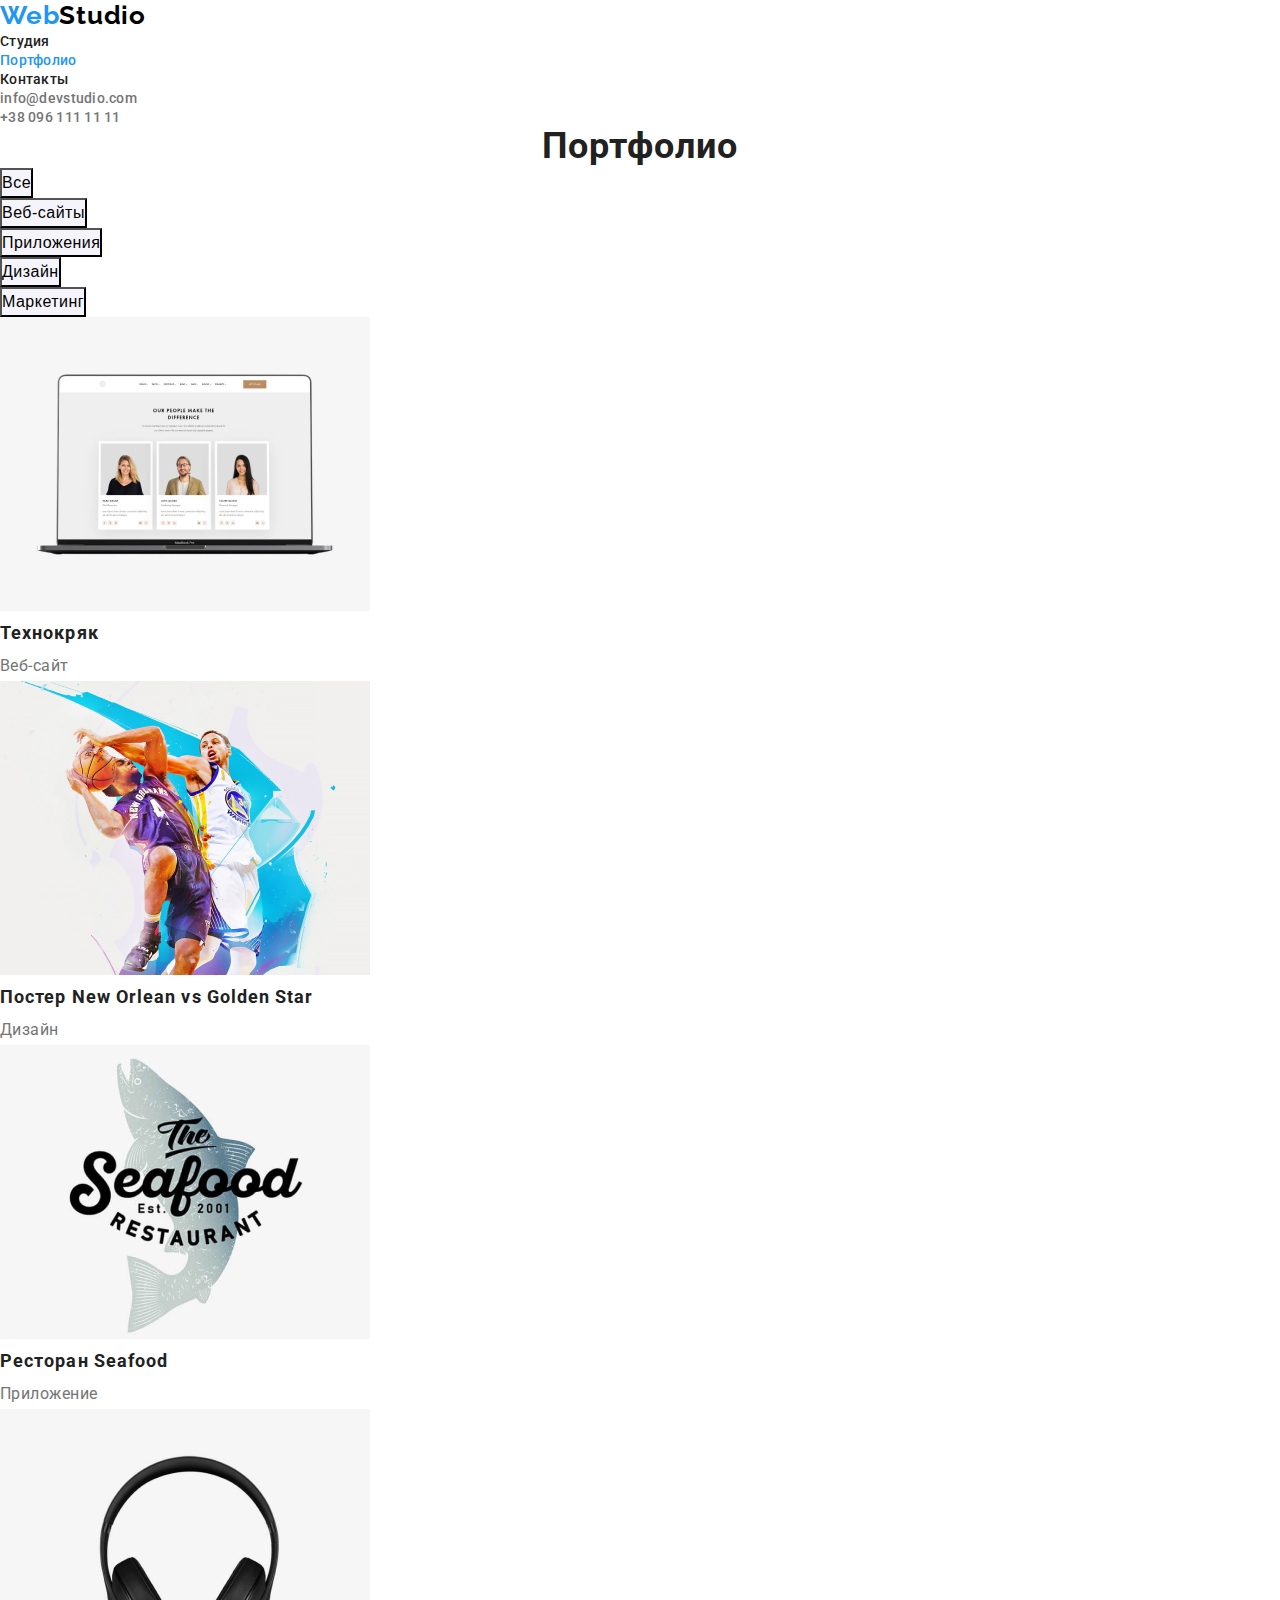
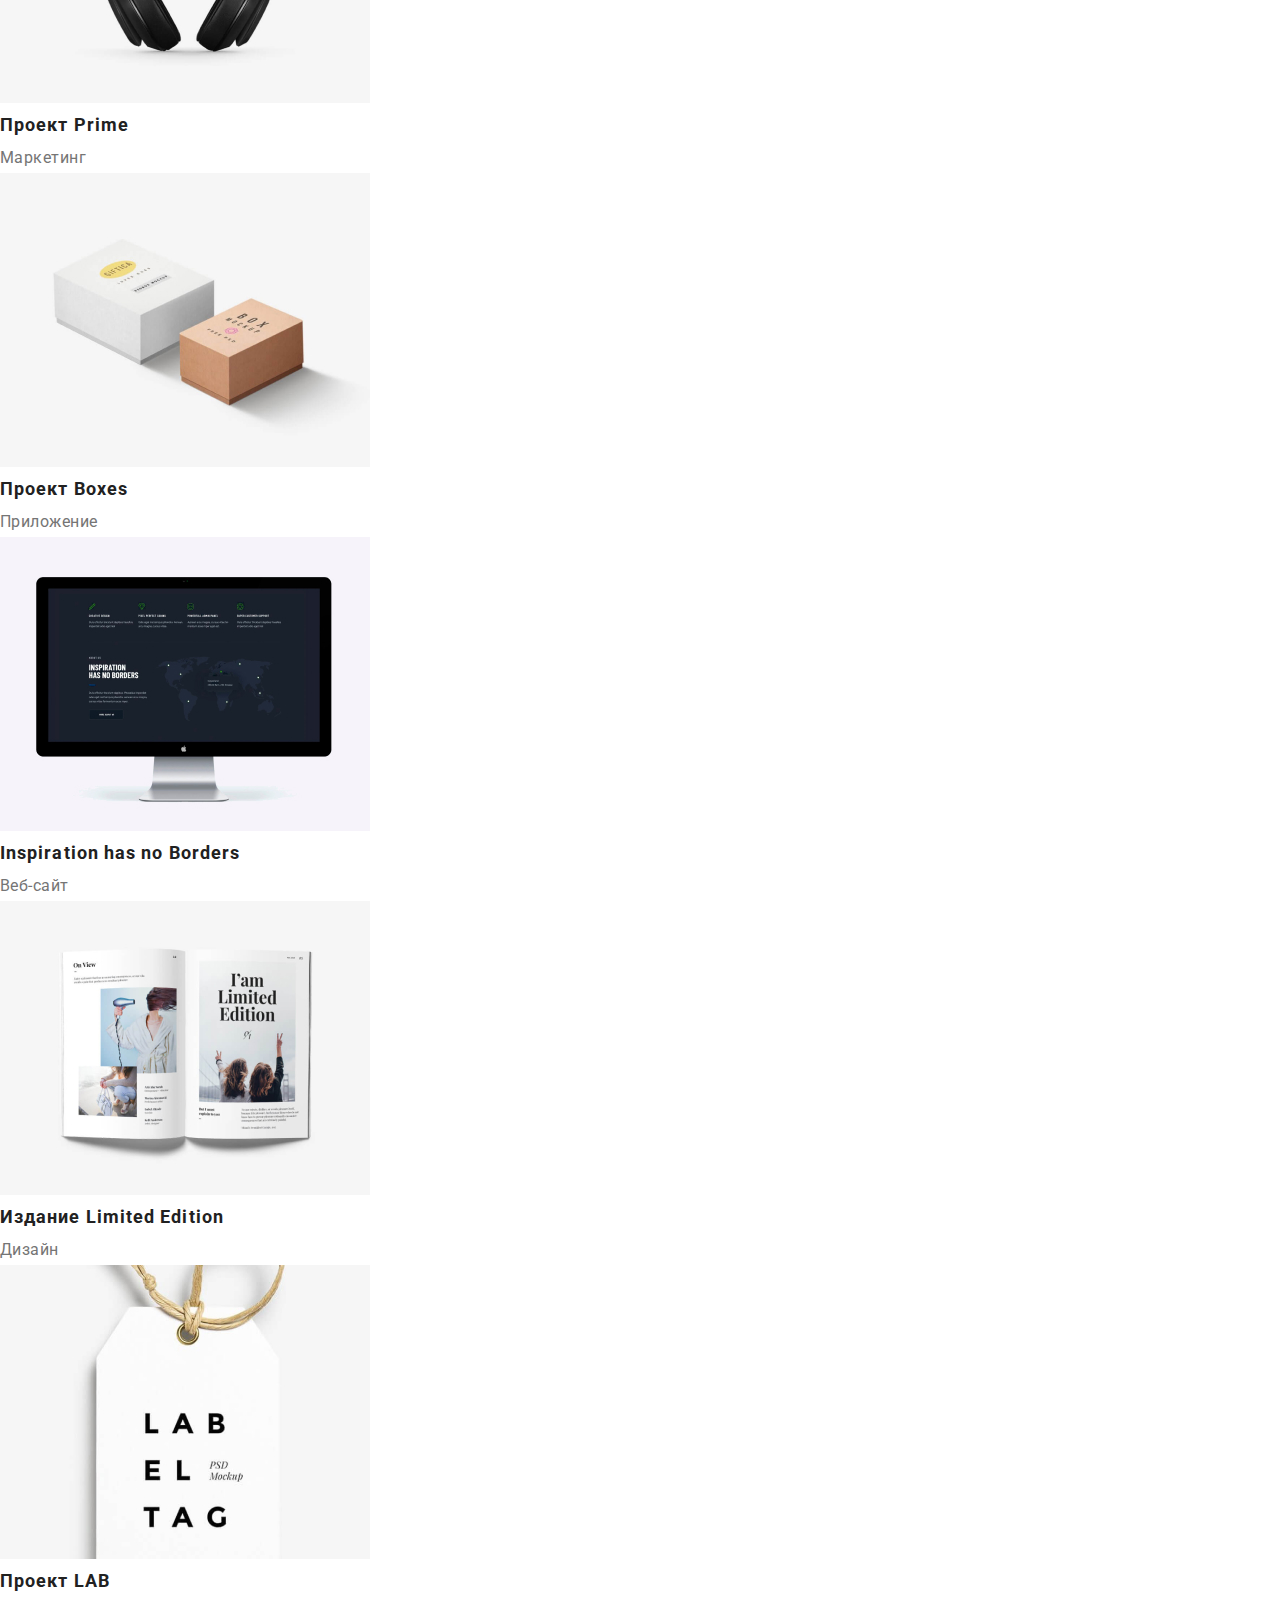
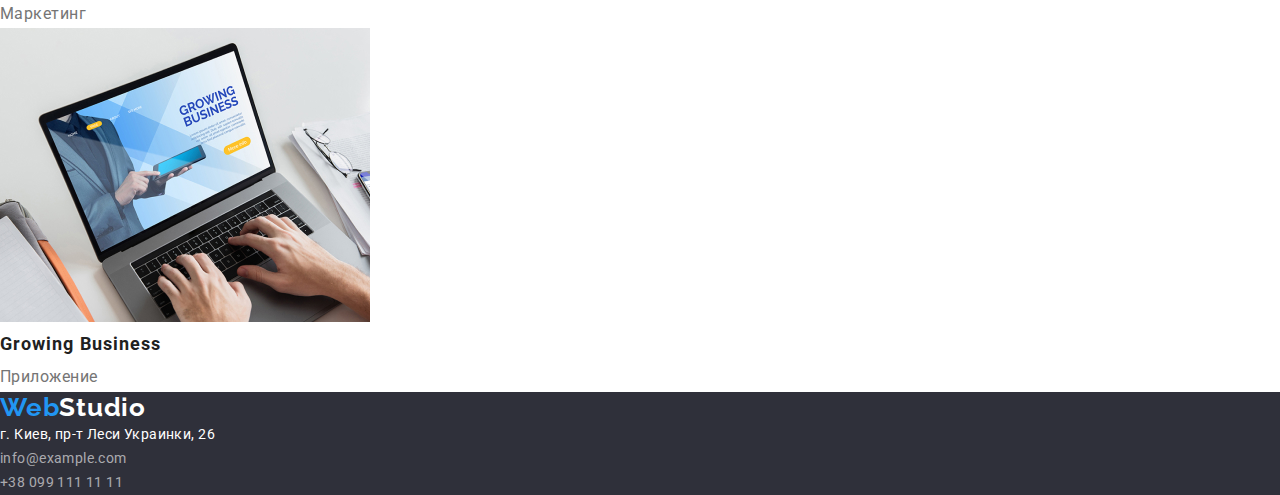
==== portfolio.html @ 30c5aafc "копирование с 2 задания" ====
<!DOCTYPE html>
<html lang="ru">

<head>

    <meta charset="UTF-8">
    <meta http-equiv="X-UA-Compatible" content="IE=edge">
    <meta name="viewport" content="width=device-width, initial-scale=1.0">
    <title>Portfolio</title>
    <link rel="preconnect" href="https://fonts.gstatic.com" />
    <link
        href="https://fonts.googleapis.com/css2?family=Raleway:wght@700&family=Roboto:wght@400;500;700;900&display=swap"
        rel="stylesheet" />
    <link rel="stylesheet" href="https://cdnjs.cloudflare.com/ajax/libs/modern-normalize/1.0.0/modern-normalize.css"
        integrity="sha512-Zx6MlUMKSVJoQ+83OwhdILe8cSEsCzfqThJd7J/VA2UrK6Ctj85p+xzqfyuNXE5B1k25uUdmJ2OzItbBy9GHAQ=="
        crossorigin="anonymous" />
    <link rel="stylesheet" href="./CSS/styles.css" />

</head>

<body class="body-book">

    <!--header-->
    <header class="header">

        <nav class="header-nav">

            <a class="logo link" lang="en" href="./index.html">
                <span class="web">Web</span>Studio
            </a>

            <ul class="nav-list list">
                <li class="nav-head">
                    <a href="./index.html" class="nav-link link">Студия</a>
                </li>

                <li class="nav-head">
                    <a href="./portfolio.html" class="nav-link link current">Портфолио</a>
                </li>

                <li class="nav-head">
                    <a href="" class="nav-link link">Контакты</a>
                </li>
            </ul>
        </nav>

        <ul class="mailcontact-list list">
            <li>
                <div class="mail">
                    <a href="mailto:info@devstudio.com" class="mailcontact-link link">info@devstudio.com</a>
                </div>
            </li>
            <li>
                <div class="tel">
                    <a href="tel:+380991111111" class="mailcontact-link link">+38 096 111 11 11</a>
                </div>
            </li>

        </ul>


    </header>

    <!-- portfolio name -->
    <main>

        <section class="portfolio-section section">

            <h1 class="title">Портфолио</h1>

            <ul class="project-list list">

                <li class="button-item">
                    <button class="project-button" type="button">Все</button>
                </li>
                <li class="button-item">
                    <button class="project-button" type="button">Веб-сайты</button>
                </li>
                <li class="filter-item">
                    <button class="project-button" type="button">Приложения</button>
                </li>
                <li class="button-item">
                    <button class="project-button" type="button">Дизайн</button>
                </li>
                <li class="button-item">
                    <button class="project-button" type="button">Маркетинг</button>
                </li>

            </ul>

            <ul class="project-list list">

                <li class="project">
                    <a class="project-link" href="">
                        <img class="project-img" src="./images/portfolio/img.jpg" alt="Ноутбук и сайт Технокряка"
                            width="370">
                        <h2 class="project-title">Технокряк</h2>
                        <p class="project-tipe">Веб-сайт</p>
                        <p></p>
                    </a>
                </li>
                <li>
                    <a class="project-link" href="">
                        <img class="project-img" src="./images/portfolio/img1.jpg" alt="Постер два баскетболиста"
                            width="370">
                        <h2 class="project-title">Постер New Orlean vs Golden Star</h2>
                        <p class="project-tipe">Дизайн</p>
                        <p></p>
                    </a>
                </li>
                <li>
                    <a class="project-link" href="">
                        <img class="project-img" src="./images/portfolio/img2.jpg" alt="Название ресторана" width="370">
                        <h2 class="project-title">Ресторан Seafood</h2>
                        <p class="project-tipe">Приложение</p>
                        <p></p>
                    </a>
                </li>
                <li>
                    <a class="project-link" href="">
                        <img class="project-img" src="./images/portfolio/img3.jpg" alt="Наушники" width="370">
                        <h2 class="project-title">Проект Prime</h2>
                        <p class="project-tipe">Маркетинг</p>
                        <p></p>
                    </a>
                </li>
                <li>
                    <a class="project-link" href="">
                        <img class="project-img" src="./images/portfolio/img4.jpg" alt="Две коробки" width="370">
                        <h2 class="project-title">Проект Boxes</h2>
                        <p class="project-tipe">Приложение</p>
                        <p></p>
                    </a>
                </li>
                <li>
                    <a class="project-link" href="">
                        <img class="project-img" src="./images/portfolio/img5.jpg" alt="Монитор с сайтом компании"
                            width="370">
                        <h2 class="project-title">Inspiration has no Borders</h2>
                        <p class="project-tipe">Веб-сайт</p>
                        <p></p>
                    </a>
                </li>
                <li>
                    <a class="project-link" href="">
                        <img class="project-img" src="./images/portfolio/img6.jpg" alt="Книга издание" width="370">
                        <h2 class="project-title">Издание Limited Edition</h2>
                        <p class="project-tipe">Дизайн</p>
                        <p></p>
                    </a>
                </li>
                <li>
                    <a class="project-link" href="">
                        <img class="project-img" src="./images/portfolio/img7.jpg" alt="Лейба" width="370">
                        <h2 class="project-title">Проект LAB</h2>
                        <p class="project-tipe">Маркетинг</p>
                        <p></p>
                    </a>
                </li>
                <li>
                    <a class="project-link" href="">
                        <img class="project-img" src="./images/portfolio/img8.jpg" alt="Ноутбук с сайтом" width="370">
                        <h2 class="project-title">Growing Business</h2>
                        <p class="project-tipe">Приложение</p>
                        <p></p>
                    </a>
                </li>
            </ul>

        </section>

    </main>

    <!-- footer -->
    <footer class="footer">

        <a href="" lang="en" class="footer-logo logo link">
            <span class="web">Web</span>Studio
        </a>
        <address class="footer-address address">
            <p class="footer-navi">г. Киев, пр-т Леси Украинки, 26</p>

            <ul class="footer-contact-list list">

                <li class="footer-contact-item">
                    <a class="footer-contact-link link" href="mailto:info@example.com">
                        info@example.com
                    </a>
                </li>
                <li class="footer-contact-item">
                    <a class="footer-contact-link link" href="tel:+380991111111">
                        +38 099 111 11 11
                    </a>
                </li>

            </ul>

        </address>

    </footer>

</body>

</html>
---- CSS/styles.css ----
* {
  margin: 0px;
  padding: 0px;
  box-sizing: border-box;
}

:root {
  --primary-text-color: #212121;
  --accent-color: #2196f3;
  --secondary-bg-color: #2f303a;
  --second-text-color: #757575;
  --primary-black-color: #000000;
  --primary-white-color: #ffffff;
  --button-hover-color: #188ce8;
  --team-bg-color: #f5f4fa;
  --footer-contact-color: rgba(255, 255, 255, 0.6);
  --logo-font-family: 'Raleway', sans-serif;
  --main-font-family: 'Roboto', sans-serif;
}

body {
  background-color: var(--primary-white-color);
  color: var(--primary-text-color);
  font-family: var(--main-font-family);
}

/* logo and links */
.list {
  list-style: none;
}

.link {
  text-decoration: none;
}

.logo {
  color: var(--primary-black-color);
  font-family: var(--logo-font-family);
  font-weight: 700;
  font-size: 26px;
  line-height: 1.19;
  letter-spacing: 0.03em;
}

.web {
  color: var(--accent-color);
}

.title {
  font-family: Roboto;
  font-weight: 700;
  font-size: 36px;
  line-height: 1.16;
  text-align: center;
  letter-spacing: 0.03em;
}

.link.current {
  color: var(--accent-color);
}

.nav-link:hover,
.nav-link:focus {
  color: var(--accent-color);
}

.address {
  font-style: normal;
}

/* finish logo and */

/* nav */
.nav-link {
  color: var(--primary-text-color);
  font-weight: 500;
  font-size: 14px;
  line-height: 1.14;
  letter-spacing: 0.02em;
}

.mailcontact-link {
  color: var(--second-text-color);
  font-weight: 500;
  font-size: 14px;
  line-height: 1.14;
  letter-spacing: 0.02em;
}

.mailcontact-link:hover,
.mailcontact-link:focus {
  color: var(--accent-color);
}
/* finish nav */

/* hero */
.baner {
  background-color: var(--secondary-bg-color);
}
.baner-name {
  color: var(--primary-white-color);

  font-weight: 900;
  font-size: 44px;
  line-height: 1.36;
  text-align: center;
  letter-spacing: 0.06em;
  text-transform: uppercase;
}

.baner-button {
  background-color: var(--accent-color);
  color: var(--primary-white-color);
  font-weight: 700;
  font-size: 16px;
  line-height: 1.87;
  text-align: center;
  letter-spacing: 0.06em;
  cursor: pointer;
}

.baner-button:hover,
.baner-button:focus {
  background-color: var(--button-hover-color);
}
/* hero finish */

/* skills */
.skills-name {
  font-weight: 700;
  font-size: 14px;
  line-height: 1.14;
  letter-spacing: 0.03em;
  text-transform: uppercase;
}

.skills-text {
  color: var(--second-text-color);
  font-weight: 400;
  font-size: 14px;
  line-height: 1.71;
  letter-spacing: 0.03em;
}
/* finish skills */

/* about and team */
.team-section {
  background-color: var(--team-bg-color);
}

.team-name {
  font-weight: 500;
  font-size: 16px;
  line-height: 1.18;
  text-align: center;
  letter-spacing: 0.03em;
}

.team-about {
  color: var(--second-text-color);
  font-size: 16px;
  line-height: 1.18;
  text-align: center;
  letter-spacing: 0.03em;
}
/* finish about and team */

/* footer */
.footer {
  background-color: var(--secondary-bg-color);
}

.footer-logo {
  color: var(--primary-white-color);
}

.footer-navi {
  color: var(--primary-white-color);
  font-size: 14px;
  line-height: 1.71;
  letter-spacing: 0.03em;
}

.footer-contact-link {
  color: var(--footer-contact-color);
  font-size: 14px;
  line-height: 1.71;
  letter-spacing: 0.03em;
}
/* finish footer */

/* portfolio */
.project-button {
  background-color: var(--team-bg-color);
  font-weight: 500;
  font-size: 16px;
  line-height: 1.62;
  text-align: center;
  letter-spacing: 0.03em;
}

.project-button:hover,
.project-button:focus {
  background-color: var(--accent-color);
  color: var(--primary-white-color);
}

.project-link {
  text-decoration: none;
  color: var(--primary-text-color);
}

.project-title {
  font-weight: 700;
  font-size: 18px;
  line-height: 2;
  letter-spacing: 0.06em;
}

.project-tipe {
  font-size: 16px;
  letter-spacing: 0.03em;
  line-height: 1.87;
  color: var(--second-text-color);
}
/* finish portfolio */
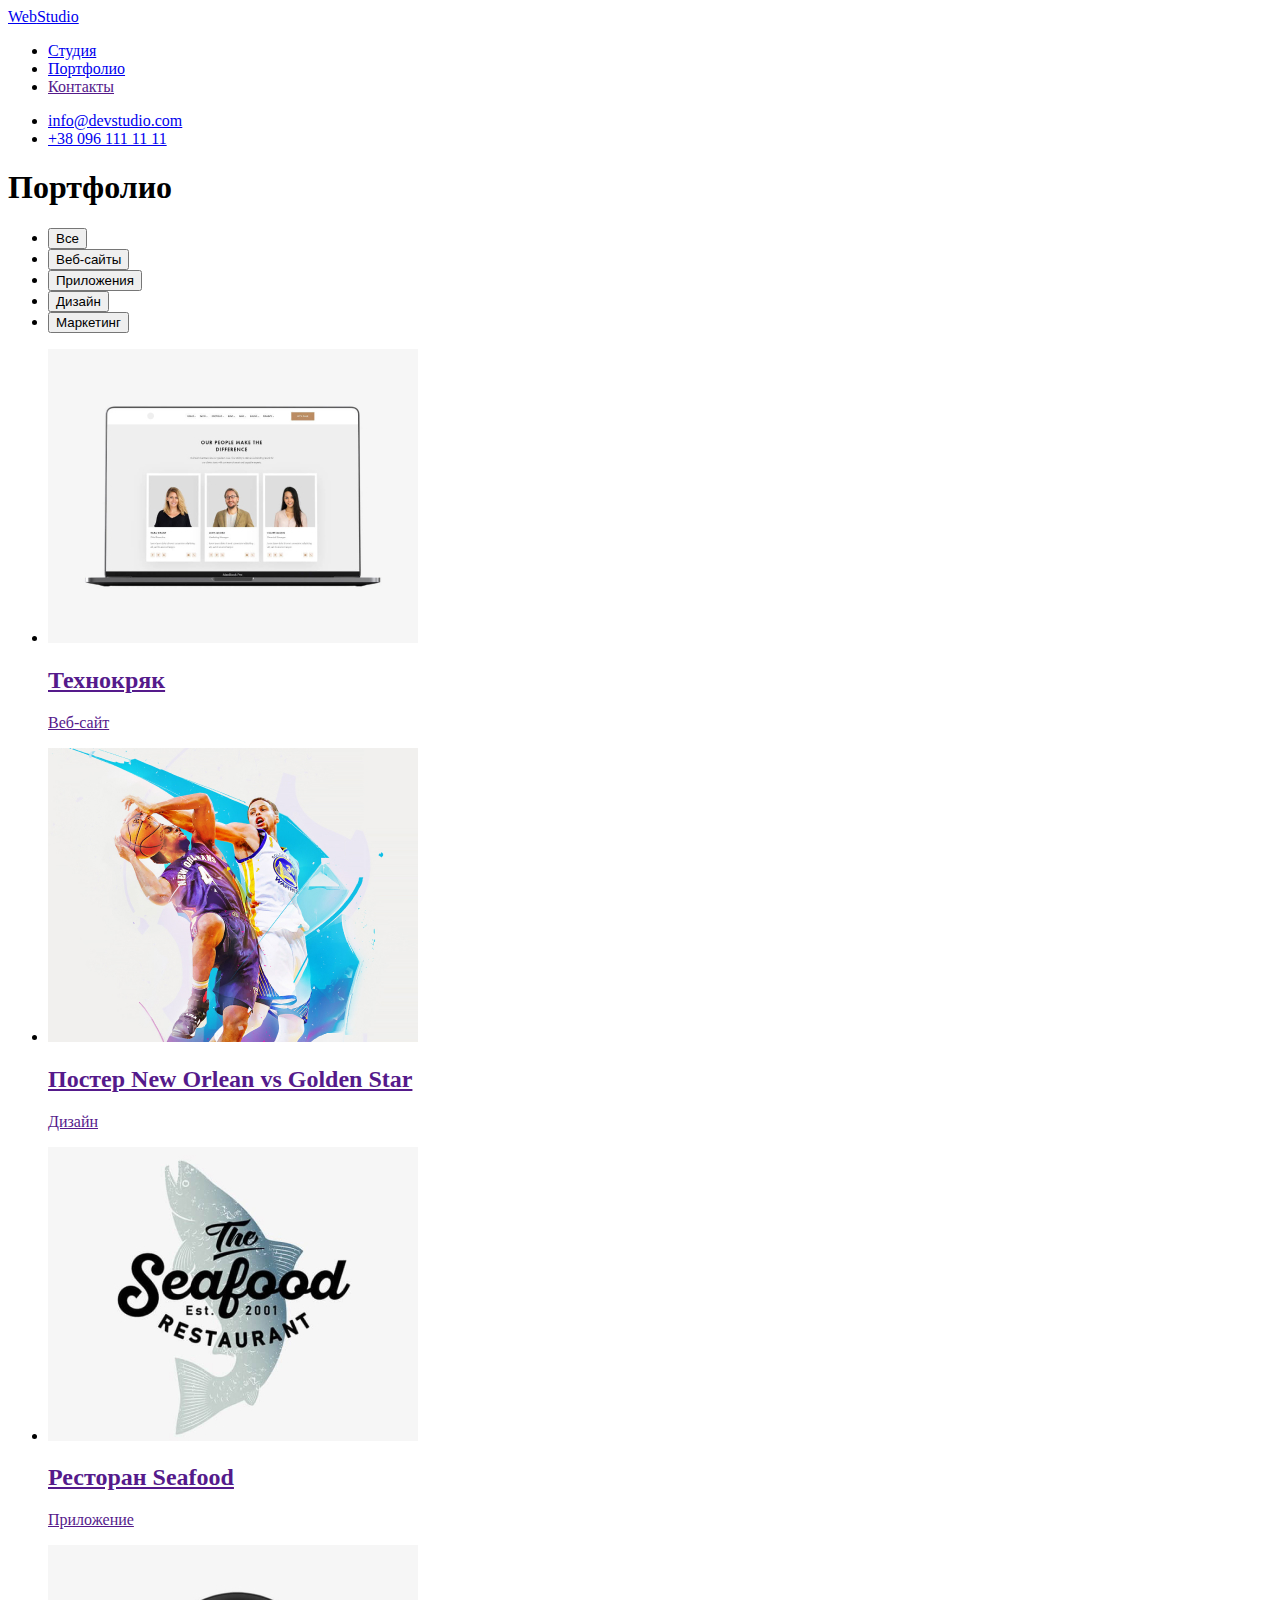
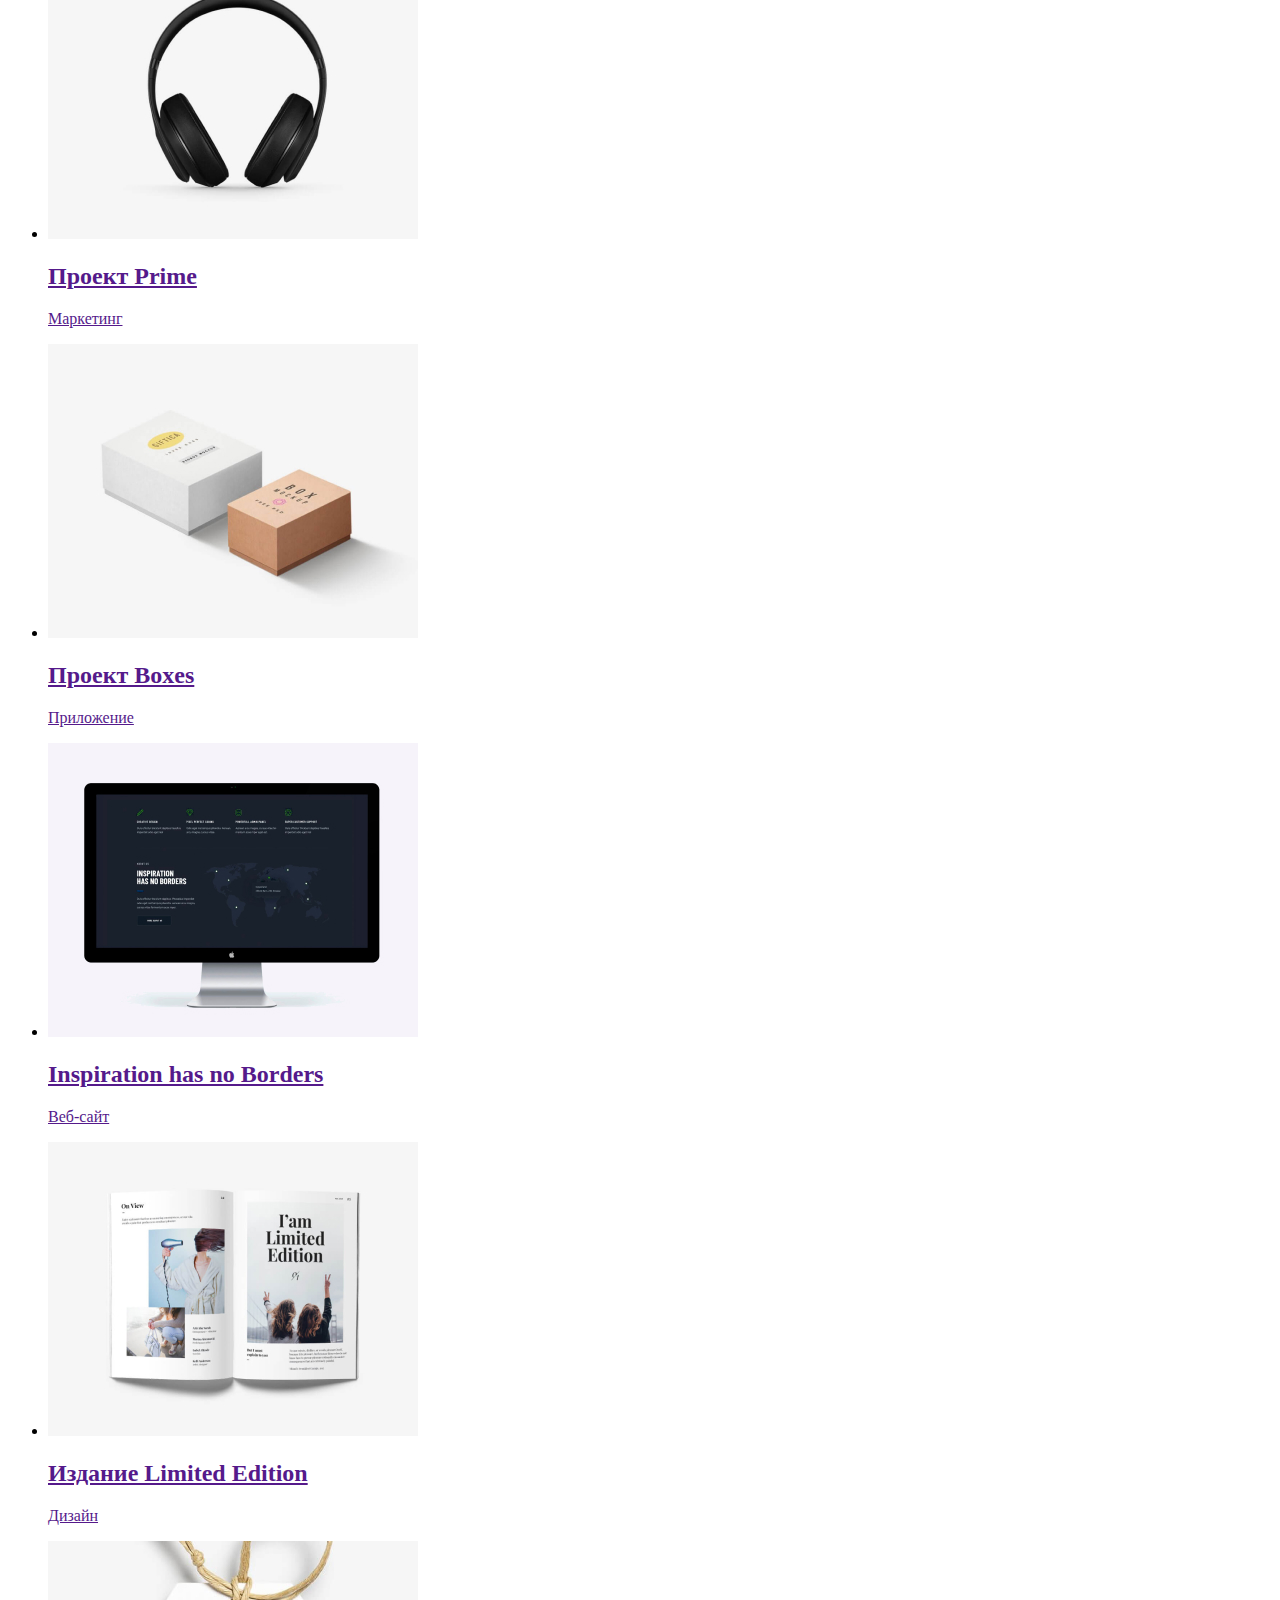
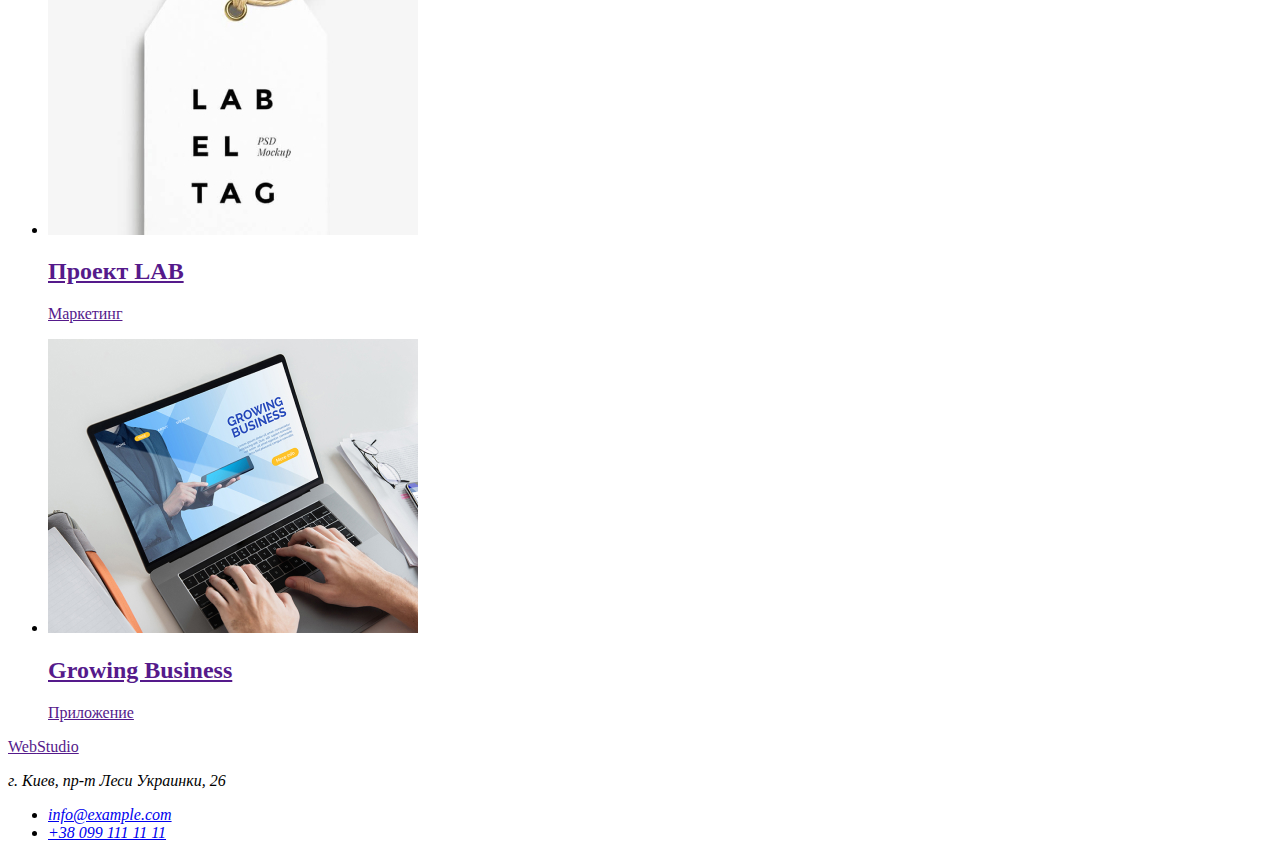
==== commit 09708de4: "предзавершальнная стадия" ====
--- a/portfolio.html
+++ b/portfolio.html
@@ -3,10 +3,10 @@
 
 <head>
 
-    <meta charset="UTF-8">
-    <meta http-equiv="X-UA-Compatible" content="IE=edge">
-    <meta name="viewport" content="width=device-width, initial-scale=1.0">
-    <title>Portfolio</title>
+    <meta charset="UTF-8" />
+    <meta http-equiv="X-UA-Compatible" content="IE=edge" />
+    <meta name="viewport" content="width=device-width, initial-scale=1.0" />
+    <title>portfolio</title>
     <link rel="preconnect" href="https://fonts.gstatic.com" />
     <link
         href="https://fonts.googleapis.com/css2?family=Raleway:wght@700&family=Roboto:wght@400;500;700;900&display=swap"
@@ -14,7 +14,7 @@
     <link rel="stylesheet" href="https://cdnjs.cloudflare.com/ajax/libs/modern-normalize/1.0.0/modern-normalize.css"
         integrity="sha512-Zx6MlUMKSVJoQ+83OwhdILe8cSEsCzfqThJd7J/VA2UrK6Ctj85p+xzqfyuNXE5B1k25uUdmJ2OzItbBy9GHAQ=="
         crossorigin="anonymous" />
-    <link rel="stylesheet" href="./CSS/styles.css" />
+    <link rel="stylesheet" href="./css/styles.css" />
 
 </head>
 
@@ -23,41 +23,40 @@
     <!--header-->
     <header class="header">
 
-        <nav class="header-nav">
-
-            <a class="logo link" lang="en" href="./index.html">
-                <span class="web">Web</span>Studio
-            </a>
-
-            <ul class="nav-list list">
-                <li class="nav-head">
-                    <a href="./index.html" class="nav-link link">Студия</a>
-                </li>
-
-                <li class="nav-head">
-                    <a href="./portfolio.html" class="nav-link link current">Портфолио</a>
-                </li>
-
-                <li class="nav-head">
-                    <a href="" class="nav-link link">Контакты</a>
-                </li>
-            </ul>
-        </nav>
-
-        <ul class="mailcontact-list list">
-            <li>
-                <div class="mail">
+        <div class="container">
+
+            <nav class="header-nav">
+
+                <a class="logo link" lang="en" href="./index.html">
+                    <span class="web">Web</span>Studio
+                </a>
+
+                <ul class="nav-list list">
+                    <li class="nav-head">
+                        <a href="./index.html" class="nav-link link">Студия</a>
+                    </li>
+
+                    <li class="nav-head">
+                        <a href="./portfolio.html" class="nav-link link current">Портфолио</a>
+                    </li>
+
+                    <li class="nav-head">
+                        <a href="" class="nav-link link">Контакты</a>
+                    </li>
+                </ul>
+            </nav>
+
+            <ul class="mailcontact-list list">
+                <li class="mailcontact-item">
                     <a href="mailto:info@devstudio.com" class="mailcontact-link link">info@devstudio.com</a>
-                </div>
-            </li>
-            <li>
-                <div class="tel">
+                </li>
+                <li class="mailcontact-item">
                     <a href="tel:+380991111111" class="mailcontact-link link">+38 096 111 11 11</a>
-                </div>
-            </li>
-
-        </ul>
-
+                </li>
+
+            </ul>
+
+        </div>
 
     </header>
 
@@ -66,7 +65,7 @@
 
         <section class="portfolio-section section">
 
-            <h1 class="title">Портфолио</h1>
+            <h1 class="title hidden">Портфолио</h1>
 
             <ul class="project-list list">
 
@@ -201,5 +200,4 @@
 
 </body>
 
-</html>
-
+</html>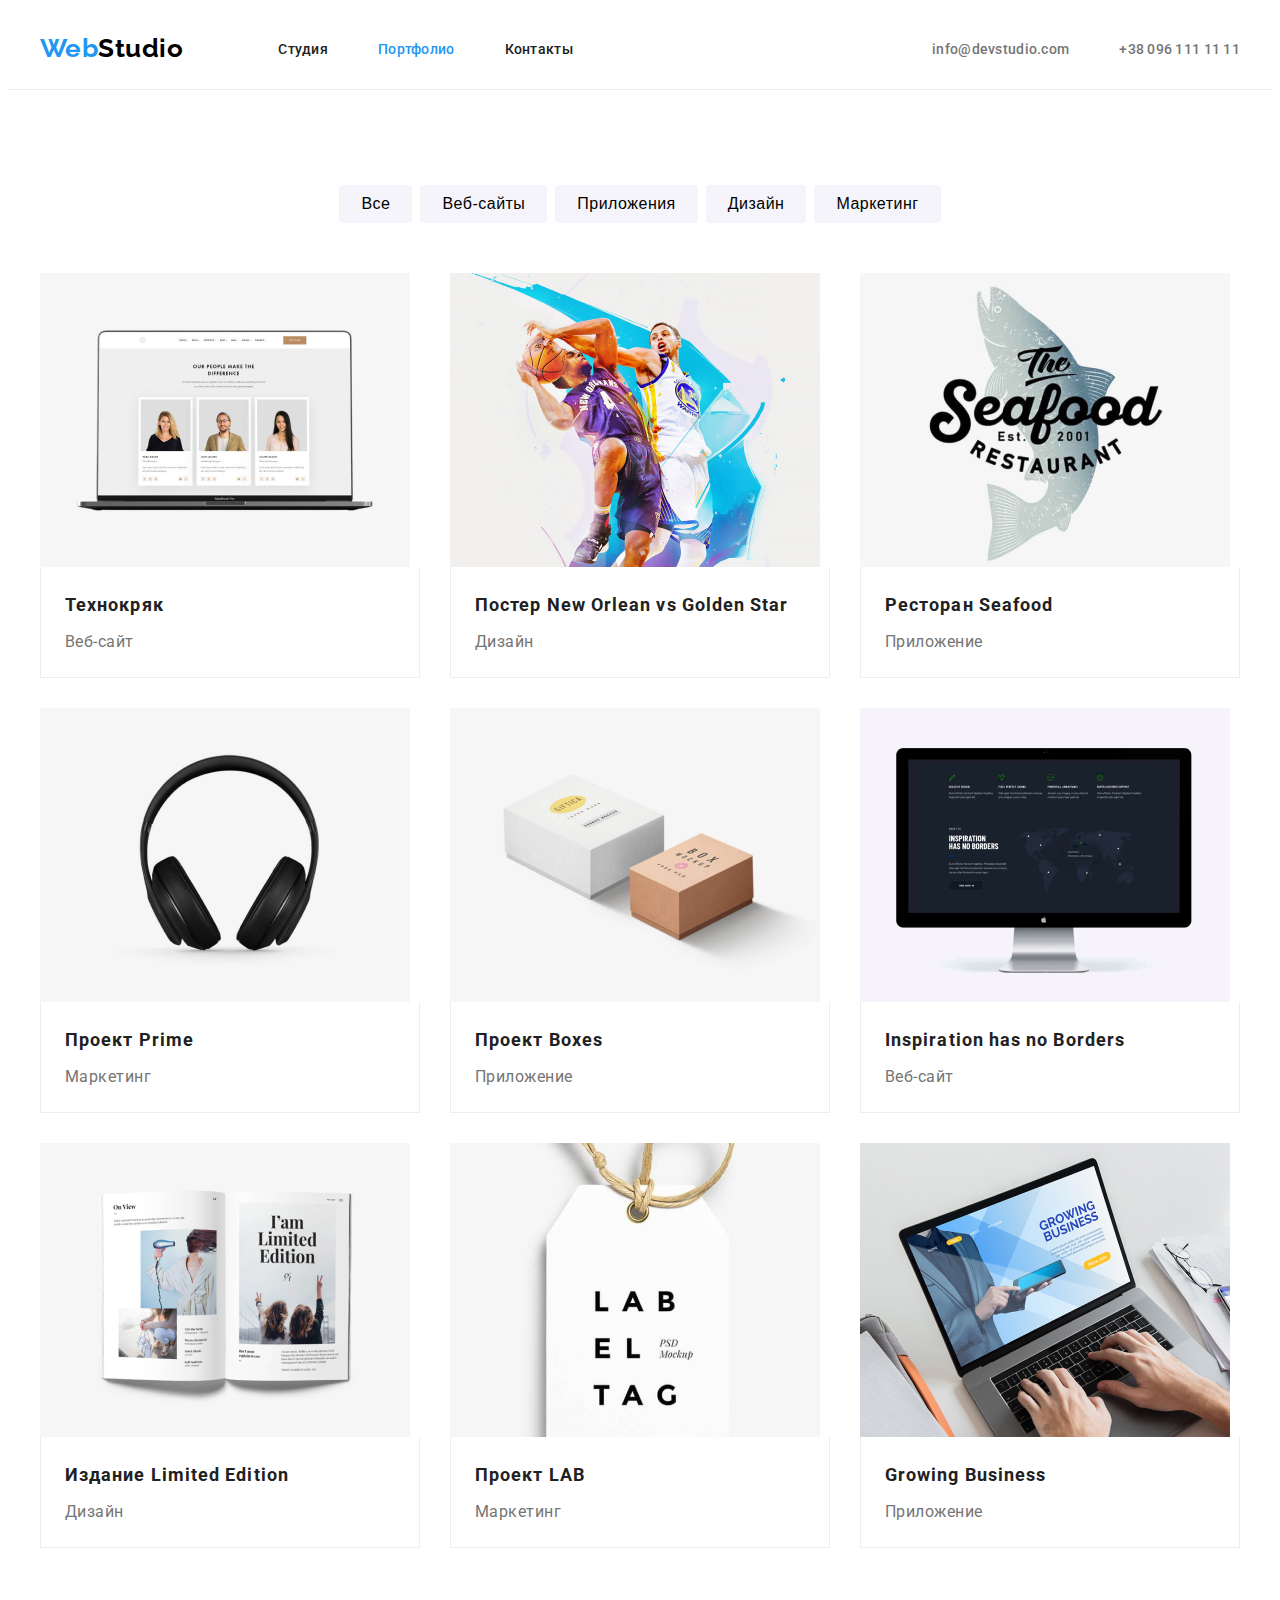
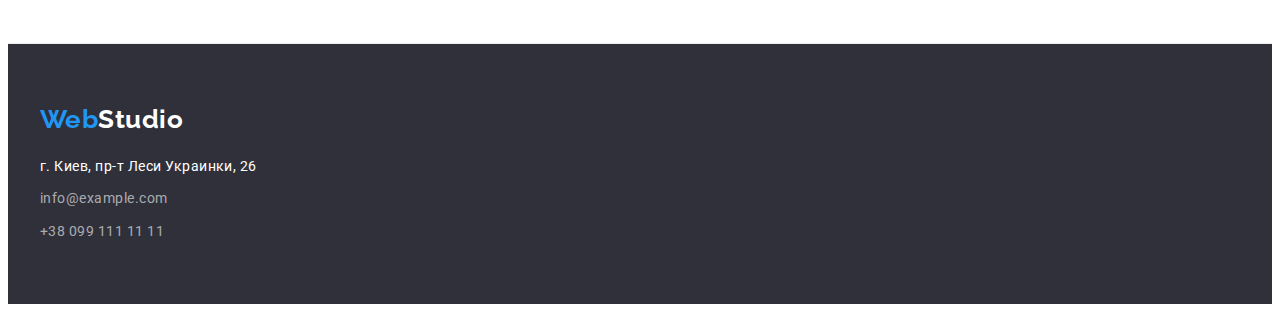
==== commit 764516aa: "finish" ====
--- a/portfolio.html
+++ b/portfolio.html
@@ -14,7 +14,7 @@
     <link rel="stylesheet" href="https://cdnjs.cloudflare.com/ajax/libs/modern-normalize/1.0.0/modern-normalize.css"
         integrity="sha512-Zx6MlUMKSVJoQ+83OwhdILe8cSEsCzfqThJd7J/VA2UrK6Ctj85p+xzqfyuNXE5B1k25uUdmJ2OzItbBy9GHAQ=="
         crossorigin="anonymous" />
-    <link rel="stylesheet" href="./css/styles.css" />
+    <link rel="stylesheet" href="./CSS/styles.css" />
 
 </head>
 
@@ -65,106 +65,121 @@
 
         <section class="portfolio-section section">
 
-            <h1 class="title hidden">Портфолио</h1>
-
-            <ul class="project-list list">
-
-                <li class="button-item">
-                    <button class="project-button" type="button">Все</button>
-                </li>
-                <li class="button-item">
-                    <button class="project-button" type="button">Веб-сайты</button>
-                </li>
-                <li class="filter-item">
-                    <button class="project-button" type="button">Приложения</button>
-                </li>
-                <li class="button-item">
-                    <button class="project-button" type="button">Дизайн</button>
-                </li>
-                <li class="button-item">
-                    <button class="project-button" type="button">Маркетинг</button>
-                </li>
-
-            </ul>
-
-            <ul class="project-list list">
-
-                <li class="project">
-                    <a class="project-link" href="">
-                        <img class="project-img" src="./images/portfolio/img.jpg" alt="Ноутбук и сайт Технокряка"
-                            width="370">
-                        <h2 class="project-title">Технокряк</h2>
-                        <p class="project-tipe">Веб-сайт</p>
-                        <p></p>
-                    </a>
-                </li>
-                <li>
-                    <a class="project-link" href="">
-                        <img class="project-img" src="./images/portfolio/img1.jpg" alt="Постер два баскетболиста"
-                            width="370">
-                        <h2 class="project-title">Постер New Orlean vs Golden Star</h2>
-                        <p class="project-tipe">Дизайн</p>
-                        <p></p>
-                    </a>
-                </li>
-                <li>
-                    <a class="project-link" href="">
-                        <img class="project-img" src="./images/portfolio/img2.jpg" alt="Название ресторана" width="370">
-                        <h2 class="project-title">Ресторан Seafood</h2>
-                        <p class="project-tipe">Приложение</p>
-                        <p></p>
-                    </a>
-                </li>
-                <li>
-                    <a class="project-link" href="">
-                        <img class="project-img" src="./images/portfolio/img3.jpg" alt="Наушники" width="370">
-                        <h2 class="project-title">Проект Prime</h2>
-                        <p class="project-tipe">Маркетинг</p>
-                        <p></p>
-                    </a>
-                </li>
-                <li>
-                    <a class="project-link" href="">
-                        <img class="project-img" src="./images/portfolio/img4.jpg" alt="Две коробки" width="370">
-                        <h2 class="project-title">Проект Boxes</h2>
-                        <p class="project-tipe">Приложение</p>
-                        <p></p>
-                    </a>
-                </li>
-                <li>
-                    <a class="project-link" href="">
-                        <img class="project-img" src="./images/portfolio/img5.jpg" alt="Монитор с сайтом компании"
-                            width="370">
-                        <h2 class="project-title">Inspiration has no Borders</h2>
-                        <p class="project-tipe">Веб-сайт</p>
-                        <p></p>
-                    </a>
-                </li>
-                <li>
-                    <a class="project-link" href="">
-                        <img class="project-img" src="./images/portfolio/img6.jpg" alt="Книга издание" width="370">
-                        <h2 class="project-title">Издание Limited Edition</h2>
-                        <p class="project-tipe">Дизайн</p>
-                        <p></p>
-                    </a>
-                </li>
-                <li>
-                    <a class="project-link" href="">
-                        <img class="project-img" src="./images/portfolio/img7.jpg" alt="Лейба" width="370">
-                        <h2 class="project-title">Проект LAB</h2>
-                        <p class="project-tipe">Маркетинг</p>
-                        <p></p>
-                    </a>
-                </li>
-                <li>
-                    <a class="project-link" href="">
-                        <img class="project-img" src="./images/portfolio/img8.jpg" alt="Ноутбук с сайтом" width="370">
-                        <h2 class="project-title">Growing Business</h2>
-                        <p class="project-tipe">Приложение</p>
-                        <p></p>
-                    </a>
-                </li>
-            </ul>
+            <div class="container">
+
+                <h1 class="title hidden">Портфолио</h1>
+
+                <ul class="project-list list">
+
+                    <li class="button-item">
+                        <button class="project-button" type="button">Все</button>
+                    </li>
+                    <li class="button-item">
+                        <button class="project-button" type="button">Веб-сайты</button>
+                    </li>
+                    <li class="button-item">
+                        <button class="project-button" type="button">Приложения</button>
+                    </li>
+                    <li class="button-item">
+                        <button class="project-button" type="button">Дизайн</button>
+                    </li>
+                    <li class="button-item">
+                        <button class="project-button" type="button">Маркетинг</button>
+                    </li>
+
+                </ul>
+
+                <ul class="card-list list">
+
+                    <li class="project">
+                        <a class="project-link" href="">
+                            <img class="project-img" src="./images/portfolio/img.jpg" alt="Ноутбук и сайт Технокряка"
+                                width="370">
+                            <div class="project-container">
+                                <h2 class="project-title">Технокряк</h2>
+                                <p class="project-tipe">Веб-сайт</p>
+                            </div>
+                        </a>
+                    </li>
+                    <li class="project">
+                        <a class="project-link" href="">
+                            <img class="project-img" src="./images/portfolio/img1.jpg" alt="Постер два баскетболиста"
+                                width="370">
+                            <div class="project-container">
+                                <h2 class="project-title">Постер New Orlean vs Golden Star</h2>
+                                <p class="project-tipe">Дизайн</p>
+                            </div>
+                        </a>
+                    </li>
+                    <li class="project">
+                        <a class="project-link" href="">
+                            <img class="project-img" src="./images/portfolio/img2.jpg" alt="Название ресторана"
+                                width="370">
+                            <div class="project-container">
+                                <h2 class="project-title">Ресторан Seafood</h2>
+                                <p class="project-tipe">Приложение</p>
+                            </div>
+                        </a>
+                    </li>
+                    <li class="project">
+                        <a class="project-link" href="">
+                            <img class="project-img" src="./images/portfolio/img3.jpg" alt="Наушники" width="370">
+                            <div class="project-container">
+                                <h2 class="project-title">Проект Prime</h2>
+                                <p class="project-tipe">Маркетинг</p>
+                            </div>
+                        </a>
+                    </li>
+                    <li class="project">
+                        <a class="project-link" href="">
+                            <img class="project-img" src="./images/portfolio/img4.jpg" alt="Две коробки" width="370">
+                            <div class="project-container">
+                                <h2 class="project-title">Проект Boxes</h2>
+                                <p class="project-tipe">Приложение</p>
+                            </div>
+                        </a>
+                    </li>
+                    <li class="project">
+                        <a class="project-link" href="">
+                            <img class="project-img" src="./images/portfolio/img5.jpg" alt="Монитор с сайтом компании"
+                                width="370">
+                            <div class="project-container">
+                                <h2 class="project-title">Inspiration has no Borders</h2>
+                                <p class="project-tipe">Веб-сайт</p>
+                            </div>
+                        </a>
+                    </li>
+                    <li class="project">
+                        <a class="project-link" href="">
+                            <img class="project-img" src="./images/portfolio/img6.jpg" alt="Книга издание" width="370">
+                            <div class="project-container">
+                                <h2 class="project-title">Издание Limited Edition</h2>
+                                <p class="project-tipe">Дизайн</p>
+                            </div>
+                        </a>
+                    </li>
+                    <li class="project">
+                        <a class="project-link" href="">
+                            <img class="project-img" src="./images/portfolio/img7.jpg" alt="Лейба" width="370">
+                            <div class="project-container">
+                                <h2 class="project-title">Проект LAB</h2>
+                                <p class="project-tipe">Маркетинг</p>
+                            </div>
+                        </a>
+                    </li>
+                    <li class="project">
+                        <a class="project-link" href="">
+                            <img class="project-img" src="./images/portfolio/img8.jpg" alt="Ноутбук с сайтом"
+                                width="370">
+                            <div class="project-container">
+                                <h2 class="project-title">Growing Business</h2>
+                                <p class="project-tipe">Приложение</p>
+                            </div>
+                        </a>
+                    </li>
+                </ul>
+
+            </div>
 
         </section>
 
@@ -173,28 +188,34 @@
     <!-- footer -->
     <footer class="footer">
 
-        <a href="" lang="en" class="footer-logo logo link">
-            <span class="web">Web</span>Studio
-        </a>
-        <address class="footer-address address">
-            <p class="footer-navi">г. Киев, пр-т Леси Украинки, 26</p>
-
-            <ul class="footer-contact-list list">
-
-                <li class="footer-contact-item">
-                    <a class="footer-contact-link link" href="mailto:info@example.com">
-                        info@example.com
-                    </a>
-                </li>
-                <li class="footer-contact-item">
-                    <a class="footer-contact-link link" href="tel:+380991111111">
-                        +38 099 111 11 11
-                    </a>
-                </li>
-
-            </ul>
-
-        </address>
+        <div class="container">
+
+            <a href="" lang="en" class="footer-logo logo link">
+                <span class="web">Web</span>Studio
+            </a>
+
+            <address class="footer-address address">
+
+                <p class="footer-navi">г. Киев, пр-т Леси Украинки, 26</p>
+
+                <ul class="footer-contact-list list">
+
+                    <li class="footer-contact-item">
+                        <a class="footer-contact-link link" href="mailto:info@example.com">
+                            info@example.com
+                        </a>
+                    </li>
+                    <li class="footer-contact-item">
+                        <a class="footer-contact-link link" href="tel:+380991111111">
+                            +38 099 111 11 11
+                        </a>
+                    </li>
+
+                </ul>
+
+            </address>
+
+        </div>
 
     </footer>
 
--- a/CSS/styles.css
+++ b/CSS/styles.css
@@ -0,0 +1,435 @@
+:root {
+  --primary-text-color: #212121;
+  --accent-color: #2196f3;
+  --secondary-bg-color: #2f303a;
+  --second-text-color: #757575;
+  --primary-black-color: #000000;
+  --primary-white-color: #ffffff;
+  --button-hover-color: #188ce8;
+  --team-bg-color: #f5f4fa;
+  --header-footer-border: 1px solid #ececec;
+  --footer-contact-color: rgba(255, 255, 255, 0.6);
+  --logo-font-family: 'Raleway', sans-serif;
+  --main-font-family: 'Roboto', sans-serif;
+  --main-letter-spacing: 0.03em;
+  --container-padding: 95px;
+}
+
+body {
+  background-color: var(--primary-white-color);
+  color: var(--primary-text-color);
+  font-family: var(--main-font-family);
+  letter-spacing: var(--main-letter-spacing);
+}
+
+/* components */
+
+/* logo, links and components */
+
+h1,
+h2,
+h3,
+h4,
+h5,
+h6,
+p {
+  margin: 0;
+}
+
+ul,
+ol {
+  margin: 0;
+  padding: 0;
+}
+
+img {
+  display: block;
+}
+
+.list {
+  list-style: none;
+}
+
+.link {
+  text-decoration: none;
+}
+
+.container {
+  width: 1200px;
+  margin-left: auto;
+  margin-right: auto;
+  padding-left: 15px;
+  padding-right: 15px;
+}
+
+.hidden {
+  position: absolute !important;
+  clip: rect(1px 1px 1px 1px); /* IE6, IE7 */
+  clip: rect(1px, 1px, 1px, 1px);
+  padding: 0 !important;
+  border: 0 !important;
+  height: 1px !important;
+  width: 1px !important;
+  overflow: hidden;
+}
+
+.logo {
+  color: var(--primary-black-color);
+  font-family: var(--logo-font-family);
+  font-weight: 700;
+  font-size: 26px;
+  line-height: 1.19;
+}
+
+.web {
+  color: var(--accent-color);
+}
+
+.title {
+  margin-bottom: 50px;
+
+  font-family: Roboto;
+  font-weight: 700;
+  font-size: 36px;
+  line-height: 1.16;
+  text-align: center;
+}
+
+.link.current {
+  color: var(--accent-color);
+}
+
+.nav-link:hover,
+.nav-link:focus {
+  color: var(--accent-color);
+}
+
+.address {
+  font-style: normal;
+}
+
+/* finish logo and */
+
+/* nav */
+
+.header {
+  border-bottom: var(--header-footer-border);
+  padding-top: 25px;
+  padding-bottom: 25px;
+}
+
+.header > .container {
+  display: flex;
+}
+
+.header-nav {
+  display: flex;
+  align-items: center;
+}
+
+.header-nav > .logo {
+  margin-right: 95px;
+}
+
+.nav-list {
+  display: flex;
+}
+
+.nav-head:not(:last-child) {
+  margin-right: 50px;
+}
+
+.nav-link {
+  padding-top: 32px;
+  padding-bottom: 32px;
+
+  color: var(--primary-text-color);
+  font-weight: 500;
+  font-size: 14px;
+  line-height: 1.14;
+  letter-spacing: 0.02em;
+}
+
+.mailcontact-list {
+  display: flex;
+  align-items: center;
+  margin-left: auto;
+}
+
+.mailcontact-item:not(:last-child) {
+  margin-right: 50px;
+}
+
+.mailcontact-link {
+  padding-top: 32px;
+  padding-bottom: 32px;
+
+  color: var(--second-text-color);
+  font-weight: 500;
+  font-size: 14px;
+  line-height: 1.14;
+  letter-spacing: 0.02em;
+}
+
+.mailcontact-link:hover,
+.mailcontact-link:focus {
+  color: var(--accent-color);
+}
+/* finish nav */
+
+/* hero */
+.baner {
+  padding-top: 200px;
+  padding-bottom: 200px;
+  background-color: var(--secondary-bg-color);
+
+  text-align: center;
+}
+
+.baner-name {
+  width: 700px;
+  margin-left: auto;
+  margin-right: auto;
+  margin-bottom: 30px;
+
+  color: var(--primary-white-color);
+  font-weight: 900;
+  font-size: 44px;
+  line-height: 1.36;
+  text-align: center;
+  letter-spacing: 0.06em;
+  text-transform: uppercase;
+}
+
+.baner-button {
+  min-width: 200px;
+  padding: 10px 32px;
+  border: none;
+  border-radius: 4px;
+  background-color: var(--accent-color);
+
+  color: var(--primary-white-color);
+  font-weight: 700;
+  font-size: 16px;
+  line-height: 1.87;
+  text-align: center;
+  letter-spacing: 0.06em;
+  cursor: pointer;
+}
+
+.baner-button:hover,
+.baner-button:focus {
+  background-color: var(--button-hover-color);
+}
+/* hero finish */
+
+/* skills */
+
+.skills-section {
+  padding-top: var(--container-padding);
+  padding-bottom: var(--container-padding);
+}
+
+.skills-list {
+  display: flex;
+}
+
+.skills-number {
+  flex-basis: calc((100% - 90px) / 4);
+}
+
+.skills-number:not(:last-child) {
+  margin-right: 30px;
+}
+
+.skills-name {
+  margin-bottom: 10px;
+
+  font-weight: 700;
+  font-size: 14px;
+  line-height: 1.14;
+  text-transform: uppercase;
+}
+
+.skills-text {
+  color: var(--second-text-color);
+  font-weight: 400;
+  font-size: 14px;
+  line-height: 1.71;
+}
+
+/* finish skills */
+
+/* about and team */
+
+.about-section {
+  padding-top: 0;
+  padding-bottom: var(--container-padding);
+}
+
+.about-img-list {
+  display: flex;
+}
+
+.about-img-li {
+  flex-basis: calc((100% - 60px) / 3);
+}
+
+.about-img-li:not(:last-child) {
+  margin-right: 30px;
+}
+
+.team-section {
+  padding-top: var(--container-padding);
+  padding-bottom: var(--container-padding);
+  background-color: var(--team-bg-color);
+}
+
+.team-list {
+  display: flex;
+}
+
+.team-number {
+  flex-basis: calc((100% - 30px) / 4);
+}
+
+.team-number:not(:last-child) {
+  margin-right: 30px;
+}
+
+.team-number-container {
+  padding: 30px 59px;
+  background-color: #ffffff;
+}
+
+.team-name {
+  margin-bottom: 10px;
+
+  font-weight: 500;
+  font-size: 16px;
+  line-height: 1.18;
+  text-align: center;
+}
+
+.team-about {
+  color: var(--second-text-color);
+  font-size: 16px;
+  line-height: 1.18;
+  text-align: center;
+}
+/* finish about and team */
+
+/* footer */
+.footer {
+  padding-top: 60px;
+  padding-bottom: 60px;
+  border-top: var(--header-footer-border);
+  background-color: var(--secondary-bg-color);
+}
+
+.footer-logo {
+  display: inline-block;
+  margin-bottom: 20px;
+
+  color: var(--primary-white-color);
+}
+
+.footer-navi {
+  margin-bottom: 9px;
+
+  color: var(--primary-white-color);
+  font-size: 14px;
+  line-height: 1.71;
+}
+
+.footer-contact-item:not(:last-child) {
+  margin-bottom: 9px;
+}
+
+.footer-contact-link {
+  color: var(--footer-contact-color);
+  font-size: 14px;
+  line-height: 1.71;
+}
+/* finish footer */
+
+/* portfolio */
+
+.portfolio-section {
+  padding-top: var(--container-padding);
+  padding-bottom: var(--container-padding);
+}
+
+.project-list {
+  display: flex;
+  justify-content: center;
+  margin-bottom: 50px;
+}
+
+.button-item:not(:last-child) {
+  margin-right: 8px;
+}
+
+.project-button {
+  padding: 6px 22px;
+  border: none;
+  border-radius: 4px;
+
+  background-color: var(--team-bg-color);
+  font-weight: 500;
+  font-size: 16px;
+  line-height: 1.62;
+  letter-spacing: var(--main-letter-spacing);
+  text-align: center;
+}
+
+.project-button.current {
+  background-color: var(--accent-color);
+  color: var(--primary-white-color);
+}
+
+.project-button:hover,
+.project-button:focus {
+  background-color: var(--accent-color);
+  color: var(--primary-white-color);
+}
+
+.card-list {
+  display: flex;
+  flex-wrap: wrap;
+  margin-left: -30px;
+  margin-top: -30px;
+}
+
+.project {
+  flex-basis: calc((100% - 90px) / 3);
+  margin-left: 30px;
+  margin-top: 30px;
+}
+
+.project-container {
+  padding: 20px 24px;
+  border: 1px solid #eeeeee;
+  border-top: none;
+}
+
+.project-link {
+  text-decoration: none;
+  color: var(--primary-text-color);
+}
+
+.project-title {
+  margin-bottom: 4px;
+
+  font-weight: 700;
+  font-size: 18px;
+  line-height: 2;
+  letter-spacing: 0.06em;
+}
+
+.project-tipe {
+  font-size: 16px;
+  line-height: 1.87;
+  color: var(--second-text-color);
+}
+/* finish portfolio */
